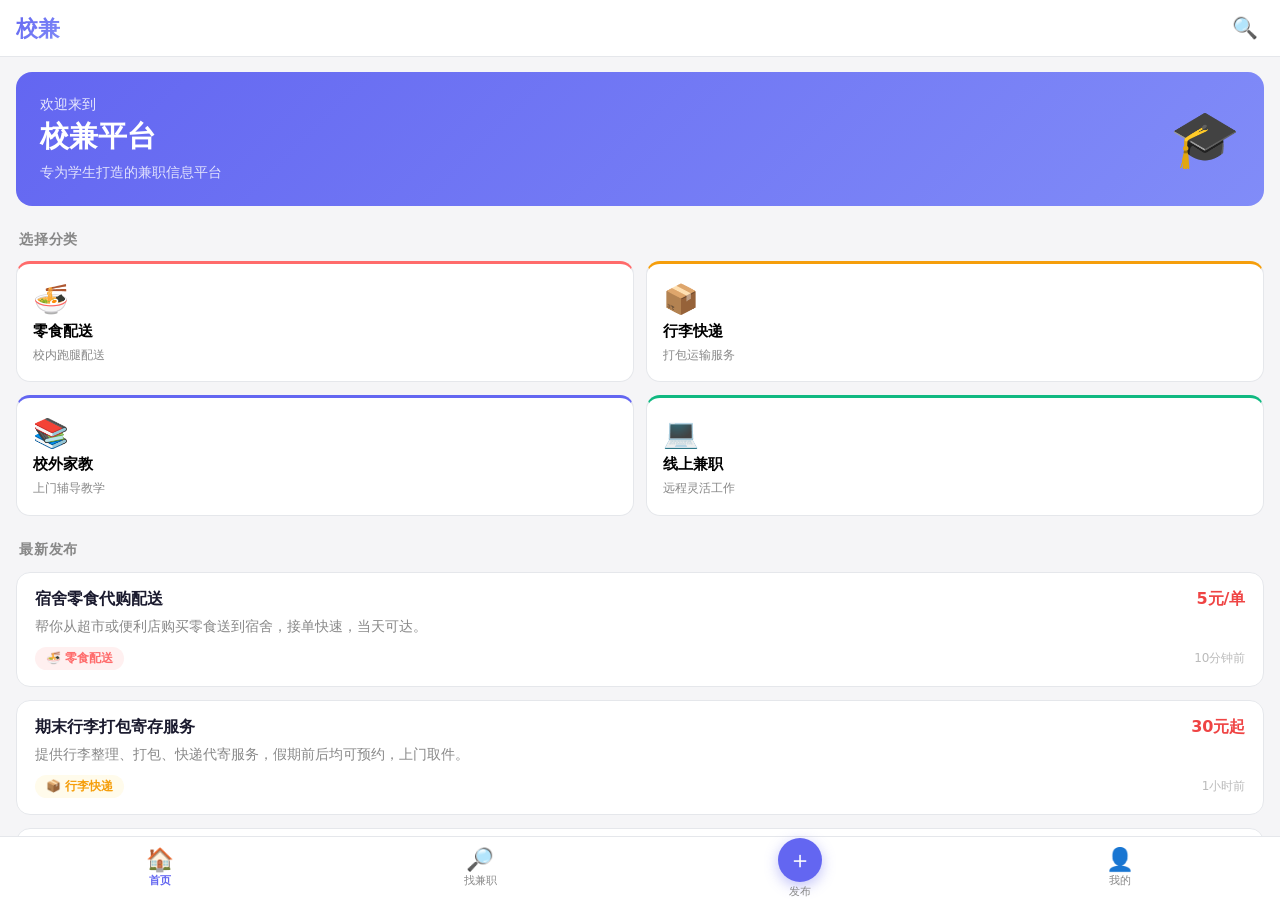
==== app.html @ 1963ec0f "feat: 学生兼职平台 Web App 包含零食配送、行李快递、校外家教、线上兼职四大板块。 支持浏览/筛选/搜索/发布兼职，数据本地持久化。  https://claude.ai/code/ses" ====
<!DOCTYPE html>
<html lang="zh">
<head>
  <meta charset="UTF-8" />
  <meta name="viewport" content="width=device-width, initial-scale=1.0, maximum-scale=1.0" />
  <title>校兼 - 学生兼职平台</title>
  <link rel="stylesheet" href="app.css" />
</head>
<body>

  <!-- 顶部栏 -->
  <header class="topbar" id="topbar">
    <div class="topbar-inner">
      <span class="topbar-logo">校兼</span>
      <div class="topbar-actions">
        <button class="icon-btn" id="searchBtn">🔍</button>
      </div>
    </div>
    <!-- 搜索栏（默认隐藏） -->
    <div class="search-bar hidden" id="searchBar">
      <input type="text" placeholder="搜索兼职..." id="searchInput" />
      <button id="searchClose">取消</button>
    </div>
  </header>

  <!-- 主内容区 -->
  <main class="main" id="main">

    <!-- 首页 -->
    <section class="page active" id="page-home">
      <div class="hero-banner">
        <div class="hero-text">
          <p class="hero-sub">欢迎来到</p>
          <h1 class="hero-title">校兼平台</h1>
          <p class="hero-desc">专为学生打造的兼职信息平台</p>
        </div>
        <div class="hero-img">🎓</div>
      </div>

      <div class="section-label">选择分类</div>
      <div class="categories">
        <button class="cat-card" data-cat="delivery">
          <span class="cat-icon">🍜</span>
          <span class="cat-name">零食配送</span>
          <span class="cat-desc">校内跑腿配送</span>
        </button>
        <button class="cat-card" data-cat="luggage">
          <span class="cat-icon">📦</span>
          <span class="cat-name">行李快递</span>
          <span class="cat-desc">打包运输服务</span>
        </button>
        <button class="cat-card" data-cat="tutor">
          <span class="cat-icon">📚</span>
          <span class="cat-name">校外家教</span>
          <span class="cat-desc">上门辅导教学</span>
        </button>
        <button class="cat-card" data-cat="online">
          <span class="cat-icon">💻</span>
          <span class="cat-name">线上兼职</span>
          <span class="cat-desc">远程灵活工作</span>
        </button>
      </div>

      <div class="section-label">最新发布</div>
      <div class="card-list" id="homeLatest"></div>
    </section>

    <!-- 浏览页 -->
    <section class="page" id="page-browse">
      <div class="filter-bar">
        <button class="filter-btn active" data-filter="all">全部</button>
        <button class="filter-btn" data-filter="delivery">🍜 零食配送</button>
        <button class="filter-btn" data-filter="luggage">📦 行李快递</button>
        <button class="filter-btn" data-filter="tutor">📚 家教</button>
        <button class="filter-btn" data-filter="online">💻 线上</button>
      </div>
      <div class="card-list" id="browseList"></div>
    </section>

    <!-- 发布页 -->
    <section class="page" id="page-post">
      <div class="form-container">
        <h2 class="form-title">发布兼职</h2>
        <form id="postForm">
          <div class="form-group">
            <label>分类</label>
            <div class="radio-group">
              <label class="radio-card"><input type="radio" name="cat" value="delivery" required /><span>🍜 零食配送</span></label>
              <label class="radio-card"><input type="radio" name="cat" value="luggage" /><span>📦 行李快递</span></label>
              <label class="radio-card"><input type="radio" name="cat" value="tutor" /><span>📚 家教</span></label>
              <label class="radio-card"><input type="radio" name="cat" value="online" /><span>💻 线上兼职</span></label>
            </div>
          </div>
          <div class="form-group">
            <label>标题</label>
            <input type="text" id="postTitle" placeholder="简短描述你的需求/服务" maxlength="30" required />
          </div>
          <div class="form-group">
            <label>薪资/报酬</label>
            <input type="text" id="postPay" placeholder="例如：20元/小时、面议" required />
          </div>
          <div class="form-group">
            <label>详情描述</label>
            <textarea id="postDesc" placeholder="详细说明工作内容、时间要求、地点等..." rows="4" required></textarea>
          </div>
          <div class="form-group">
            <label>联系方式</label>
            <input type="text" id="postContact" placeholder="微信号 / 手机号" required />
          </div>
          <button type="submit" class="btn-submit">立即发布</button>
        </form>
      </div>
    </section>

    <!-- 我的页 -->
    <section class="page" id="page-mine">
      <div class="mine-header">
        <div class="avatar">😊</div>
        <div class="mine-info">
          <p class="mine-name">同学</p>
          <p class="mine-sub">欢迎使用校兼平台</p>
        </div>
      </div>
      <div class="mine-section-label">我发布的</div>
      <div class="card-list" id="myList">
        <p class="empty-tip">你还没有发布过兼职</p>
      </div>
      <div class="mine-tips">
        <div class="tip-card">
          <span>📌</span>
          <p>发布信息前请确认内容真实有效</p>
        </div>
        <div class="tip-card">
          <span>🔒</span>
          <p>注意保护个人隐私，谨慎填写联系方式</p>
        </div>
        <div class="tip-card">
          <span>⚠️</span>
          <p>遇到纠纷请通过正规渠道处理</p>
        </div>
      </div>
    </section>

  </main>

  <!-- 底部导航 -->
  <nav class="tabbar">
    <button class="tab active" data-page="home">
      <span class="tab-icon">🏠</span>
      <span class="tab-label">首页</span>
    </button>
    <button class="tab" data-page="browse">
      <span class="tab-icon">🔎</span>
      <span class="tab-label">找兼职</span>
    </button>
    <button class="tab tab-post" data-page="post">
      <span class="tab-icon">＋</span>
      <span class="tab-label">发布</span>
    </button>
    <button class="tab" data-page="mine">
      <span class="tab-icon">👤</span>
      <span class="tab-label">我的</span>
    </button>
  </nav>

  <!-- 详情弹窗 -->
  <div class="modal-overlay hidden" id="modalOverlay">
    <div class="modal" id="modal">
      <button class="modal-close" id="modalClose">✕</button>
      <div class="modal-content" id="modalContent"></div>
    </div>
  </div>

  <!-- 成功提示 -->
  <div class="toast hidden" id="toast"></div>

  <script src="app.js"></script>
</body>
</html>
---- app.css ----
* { margin: 0; padding: 0; box-sizing: border-box; -webkit-tap-highlight-color: transparent; }

:root {
  --primary: #6366f1;
  --primary-light: #818cf8;
  --primary-bg: #eef2ff;
  --green: #10b981;
  --amber: #f59e0b;
  --red: #ef4444;
  --bg: #f5f5f7;
  --surface: #ffffff;
  --text: #1a1a2e;
  --muted: #888;
  --border: #e5e7eb;
  --cat-delivery: #ff6b6b;
  --cat-luggage: #f59e0b;
  --cat-tutor: #6366f1;
  --cat-online: #10b981;
  --tabbar-h: 64px;
  --topbar-h: 56px;
}

html, body { height: 100%; background: var(--bg); font-family: -apple-system, 'PingFang SC', 'Hiragino Sans GB', system-ui, sans-serif; color: var(--text); overflow: hidden; }

/* TOPBAR */
.topbar { position: fixed; top: 0; left: 0; right: 0; z-index: 50; background: var(--surface); border-bottom: 1px solid var(--border); }
.topbar-inner { display: flex; align-items: center; justify-content: space-between; padding: 0 1rem; height: var(--topbar-h); }
.topbar-logo { font-size: 1.4rem; font-weight: 800; background: linear-gradient(135deg, var(--primary), var(--primary-light)); -webkit-background-clip: text; -webkit-text-fill-color: transparent; background-clip: text; }
.icon-btn { background: none; border: none; font-size: 1.3rem; cursor: pointer; padding: 0.4rem; border-radius: 8px; }
.icon-btn:hover { background: var(--bg); }
.search-bar { display: flex; align-items: center; gap: 0.5rem; padding: 0 1rem 0.8rem; }
.search-bar input { flex: 1; padding: 0.6rem 1rem; border: 1.5px solid var(--border); border-radius: 20px; font-size: 0.95rem; outline: none; background: var(--bg); }
.search-bar input:focus { border-color: var(--primary); }
.search-bar button { background: none; border: none; color: var(--primary); font-size: 0.95rem; cursor: pointer; white-space: nowrap; }

/* MAIN */
.main { position: fixed; top: var(--topbar-h); bottom: var(--tabbar-h); left: 0; right: 0; overflow-y: auto; -webkit-overflow-scrolling: touch; }

/* PAGES */
.page { display: none; padding: 1rem 1rem 2rem; animation: fadeIn 0.2s ease; }
.page.active { display: block; }
@keyframes fadeIn { from { opacity: 0; transform: translateY(6px); } to { opacity: 1; transform: translateY(0); } }

/* HERO BANNER */
.hero-banner { background: linear-gradient(135deg, var(--primary) 0%, #818cf8 100%); border-radius: 16px; padding: 1.5rem; display: flex; align-items: center; justify-content: space-between; margin-bottom: 1.5rem; color: #fff; }
.hero-sub { font-size: 0.85rem; opacity: 0.85; margin-bottom: 0.2rem; }
.hero-title { font-size: 1.8rem; font-weight: 800; margin-bottom: 0.4rem; }
.hero-desc { font-size: 0.85rem; opacity: 0.8; }
.hero-img { font-size: 3.5rem; }

/* SECTION LABEL */
.section-label { font-size: 0.9rem; font-weight: 700; color: var(--muted); margin-bottom: 0.8rem; padding-left: 0.2rem; text-transform: uppercase; letter-spacing: 0.05em; }

/* CATEGORIES */
.categories { display: grid; grid-template-columns: 1fr 1fr; gap: 0.8rem; margin-bottom: 1.5rem; }
.cat-card { background: var(--surface); border: 1.5px solid var(--border); border-radius: 14px; padding: 1.1rem 1rem; display: flex; flex-direction: column; align-items: flex-start; gap: 0.3rem; cursor: pointer; transition: all 0.18s; text-align: left; }
.cat-card:hover, .cat-card:active { transform: translateY(-2px); box-shadow: 0 4px 16px rgba(0,0,0,0.08); }
.cat-card[data-cat="delivery"] { border-top: 3px solid var(--cat-delivery); }
.cat-card[data-cat="luggage"] { border-top: 3px solid var(--cat-luggage); }
.cat-card[data-cat="tutor"] { border-top: 3px solid var(--cat-tutor); }
.cat-card[data-cat="online"] { border-top: 3px solid var(--cat-online); }
.cat-icon { font-size: 1.8rem; }
.cat-name { font-weight: 700; font-size: 0.95rem; }
.cat-desc { font-size: 0.78rem; color: var(--muted); }

/* JOB CARDS */
.card-list { display: flex; flex-direction: column; gap: 0.8rem; }
.job-card { background: var(--surface); border-radius: 14px; padding: 1rem 1.1rem; border: 1px solid var(--border); cursor: pointer; transition: all 0.18s; }
.job-card:hover, .job-card:active { box-shadow: 0 4px 16px rgba(0,0,0,0.08); transform: translateY(-1px); }
.job-card-top { display: flex; align-items: flex-start; justify-content: space-between; margin-bottom: 0.5rem; }
.job-title { font-weight: 700; font-size: 1rem; flex: 1; }
.job-pay { font-weight: 800; color: var(--red); font-size: 1rem; white-space: nowrap; margin-left: 0.5rem; }
.job-desc { font-size: 0.85rem; color: var(--muted); margin-bottom: 0.7rem; display: -webkit-box; -webkit-line-clamp: 2; -webkit-box-orient: vertical; overflow: hidden; }
.job-footer { display: flex; align-items: center; justify-content: space-between; }
.job-tag { display: inline-flex; align-items: center; gap: 0.3rem; padding: 0.2rem 0.7rem; border-radius: 20px; font-size: 0.75rem; font-weight: 600; }
.tag-delivery { background: #fff0f0; color: var(--cat-delivery); }
.tag-luggage { background: #fffbeb; color: var(--cat-luggage); }
.tag-tutor { background: var(--primary-bg); color: var(--primary); }
.tag-online { background: #ecfdf5; color: var(--cat-online); }
.job-time { font-size: 0.75rem; color: #bbb; }
.empty-tip { text-align: center; color: var(--muted); padding: 3rem 0; font-size: 0.95rem; }

/* FILTER BAR */
.filter-bar { display: flex; gap: 0.5rem; overflow-x: auto; padding-bottom: 1rem; scrollbar-width: none; -ms-overflow-style: none; }
.filter-bar::-webkit-scrollbar { display: none; }
.filter-btn { white-space: nowrap; padding: 0.45rem 1rem; border-radius: 20px; border: 1.5px solid var(--border); background: var(--surface); font-size: 0.85rem; cursor: pointer; transition: all 0.15s; font-weight: 500; }
.filter-btn.active { background: var(--primary); color: #fff; border-color: var(--primary); }

/* FORM */
.form-container { max-width: 480px; margin: 0 auto; }
.form-title { font-size: 1.3rem; font-weight: 800; margin-bottom: 1.5rem; }
.form-group { margin-bottom: 1.2rem; }
.form-group label { display: block; font-size: 0.88rem; font-weight: 600; margin-bottom: 0.5rem; color: #444; }
.form-group input, .form-group textarea { width: 100%; padding: 0.75rem 1rem; border: 1.5px solid var(--border); border-radius: 10px; font-size: 0.95rem; outline: none; background: var(--bg); font-family: inherit; color: var(--text); transition: border-color 0.15s; resize: vertical; }
.form-group input:focus, .form-group textarea:focus { border-color: var(--primary); background: #fff; }
.radio-group { display: grid; grid-template-columns: 1fr 1fr; gap: 0.6rem; }
.radio-card { display: flex; align-items: center; gap: 0.5rem; padding: 0.7rem 0.9rem; border: 1.5px solid var(--border); border-radius: 10px; cursor: pointer; transition: all 0.15s; background: var(--bg); font-size: 0.88rem; font-weight: 500; }
.radio-card input { accent-color: var(--primary); }
.radio-card:has(input:checked) { border-color: var(--primary); background: var(--primary-bg); color: var(--primary); }
.btn-submit { width: 100%; padding: 0.9rem; background: var(--primary); color: #fff; border: none; border-radius: 12px; font-size: 1rem; font-weight: 700; cursor: pointer; transition: all 0.15s; margin-top: 0.5rem; }
.btn-submit:hover { background: var(--primary-light); }
.btn-submit:active { transform: scale(0.98); }

/* MINE */
.mine-header { display: flex; align-items: center; gap: 1rem; background: var(--surface); border-radius: 14px; padding: 1.2rem; margin-bottom: 1.2rem; border: 1px solid var(--border); }
.avatar { font-size: 3rem; line-height: 1; }
.mine-name { font-weight: 700; font-size: 1.1rem; }
.mine-sub { font-size: 0.82rem; color: var(--muted); margin-top: 0.2rem; }
.mine-section-label { font-size: 0.9rem; font-weight: 700; color: var(--muted); margin-bottom: 0.8rem; }
.mine-tips { margin-top: 1.5rem; display: flex; flex-direction: column; gap: 0.6rem; }
.tip-card { display: flex; align-items: center; gap: 0.8rem; background: var(--surface); border-radius: 10px; padding: 0.85rem 1rem; border: 1px solid var(--border); }
.tip-card span { font-size: 1.2rem; }
.tip-card p { font-size: 0.85rem; color: var(--muted); }

/* TABBAR */
.tabbar { position: fixed; bottom: 0; left: 0; right: 0; height: var(--tabbar-h); background: var(--surface); border-top: 1px solid var(--border); display: grid; grid-template-columns: repeat(4, 1fr); z-index: 50; }
.tab { display: flex; flex-direction: column; align-items: center; justify-content: center; gap: 0.1rem; border: none; background: none; cursor: pointer; transition: all 0.15s; }
.tab-icon { font-size: 1.4rem; line-height: 1; }
.tab-label { font-size: 0.7rem; color: var(--muted); }
.tab.active .tab-label { color: var(--primary); font-weight: 600; }
.tab-post .tab-icon { background: var(--primary); color: #fff; width: 44px; height: 44px; border-radius: 50%; display: flex; align-items: center; justify-content: center; font-size: 1.5rem; font-weight: 300; box-shadow: 0 4px 14px rgba(99,102,241,0.4); }
.tab.active.tab-post .tab-icon { background: var(--primary-light); }

/* MODAL */
.modal-overlay { position: fixed; inset: 0; background: rgba(0,0,0,0.5); z-index: 100; display: flex; align-items: flex-end; }
.modal-overlay.hidden { display: none; }
.modal { background: var(--surface); border-radius: 20px 20px 0 0; width: 100%; max-height: 80vh; overflow-y: auto; padding: 1.5rem; position: relative; animation: slideUp 0.25s ease; }
@keyframes slideUp { from { transform: translateY(100%); } to { transform: translateY(0); } }
.modal-close { position: absolute; top: 1rem; right: 1rem; background: var(--bg); border: none; width: 30px; height: 30px; border-radius: 50%; font-size: 0.9rem; cursor: pointer; display: flex; align-items: center; justify-content: center; }
.modal-cat-tag { display: inline-flex; align-items: center; gap: 0.3rem; padding: 0.25rem 0.8rem; border-radius: 20px; font-size: 0.8rem; font-weight: 600; margin-bottom: 0.8rem; }
.modal-title { font-size: 1.3rem; font-weight: 800; margin-bottom: 0.5rem; }
.modal-pay { font-size: 1.4rem; font-weight: 800; color: var(--red); margin-bottom: 1rem; }
.modal-desc-label { font-size: 0.82rem; color: var(--muted); font-weight: 600; margin-bottom: 0.4rem; }
.modal-desc { font-size: 0.95rem; line-height: 1.7; margin-bottom: 1.2rem; color: #333; }
.modal-contact-box { background: var(--primary-bg); border-radius: 12px; padding: 1rem; display: flex; align-items: center; gap: 0.8rem; }
.modal-contact-box span { font-size: 1.3rem; }
.modal-contact-info p:first-child { font-size: 0.8rem; color: var(--primary); font-weight: 600; }
.modal-contact-info p:last-child { font-size: 1rem; font-weight: 700; }

/* TOAST */
.toast { position: fixed; bottom: calc(var(--tabbar-h) + 1rem); left: 50%; transform: translateX(-50%); background: rgba(30,30,30,0.9); color: #fff; padding: 0.65rem 1.4rem; border-radius: 20px; font-size: 0.9rem; z-index: 200; white-space: nowrap; animation: fadeIn 0.2s ease; }
.toast.hidden { display: none; }

.hidden { display: none !important; }
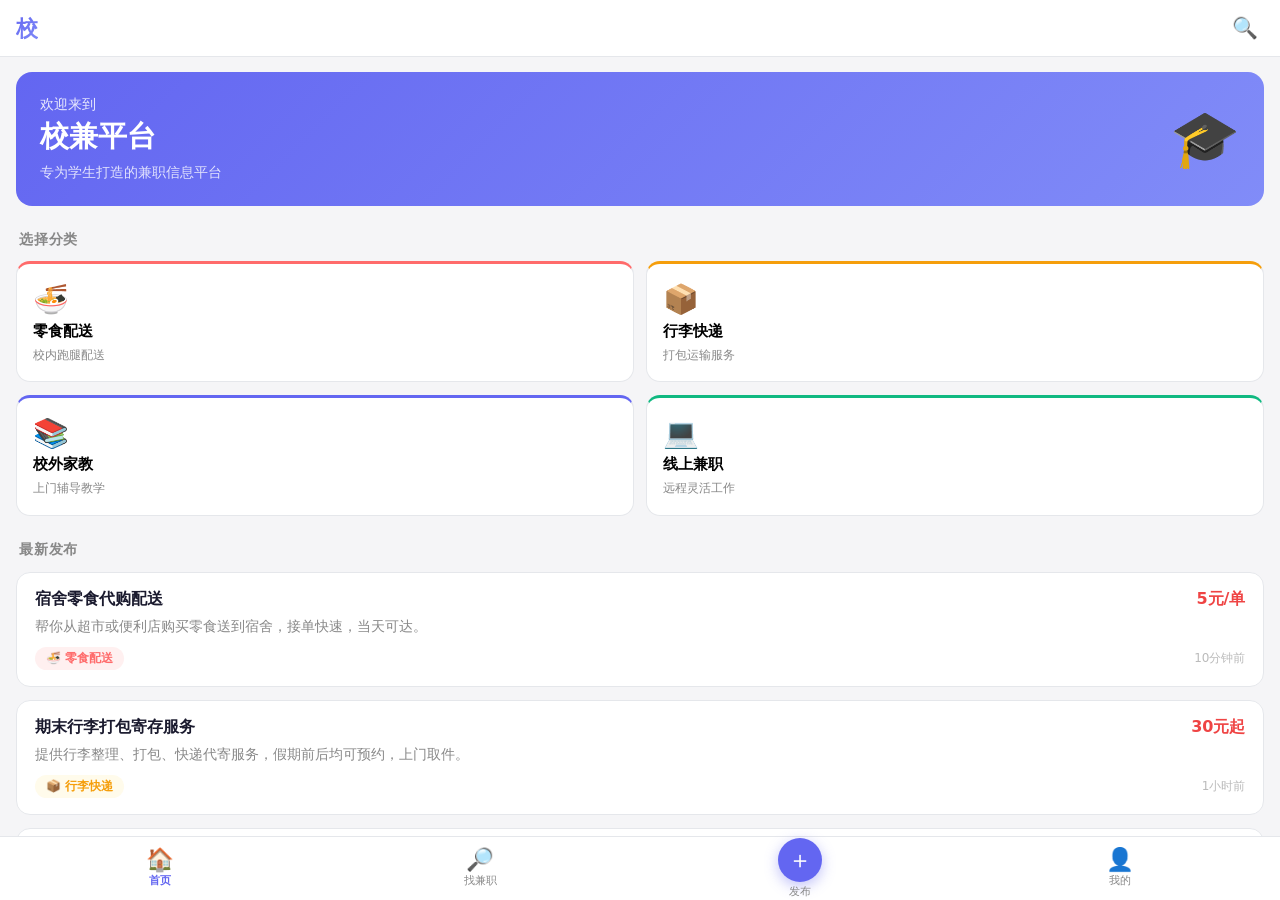
==== commit aec74141: "修改了首页" ====
--- a/app.html
+++ b/app.html
@@ -11,7 +11,7 @@
   <!-- 顶部栏 -->
   <header class="topbar" id="topbar">
     <div class="topbar-inner">
-      <span class="topbar-logo">校兼</span>
+      <span class="topbar-logo">校</span>
       <div class="topbar-actions">
         <button class="icon-btn" id="searchBtn">🔍</button>
       </div>
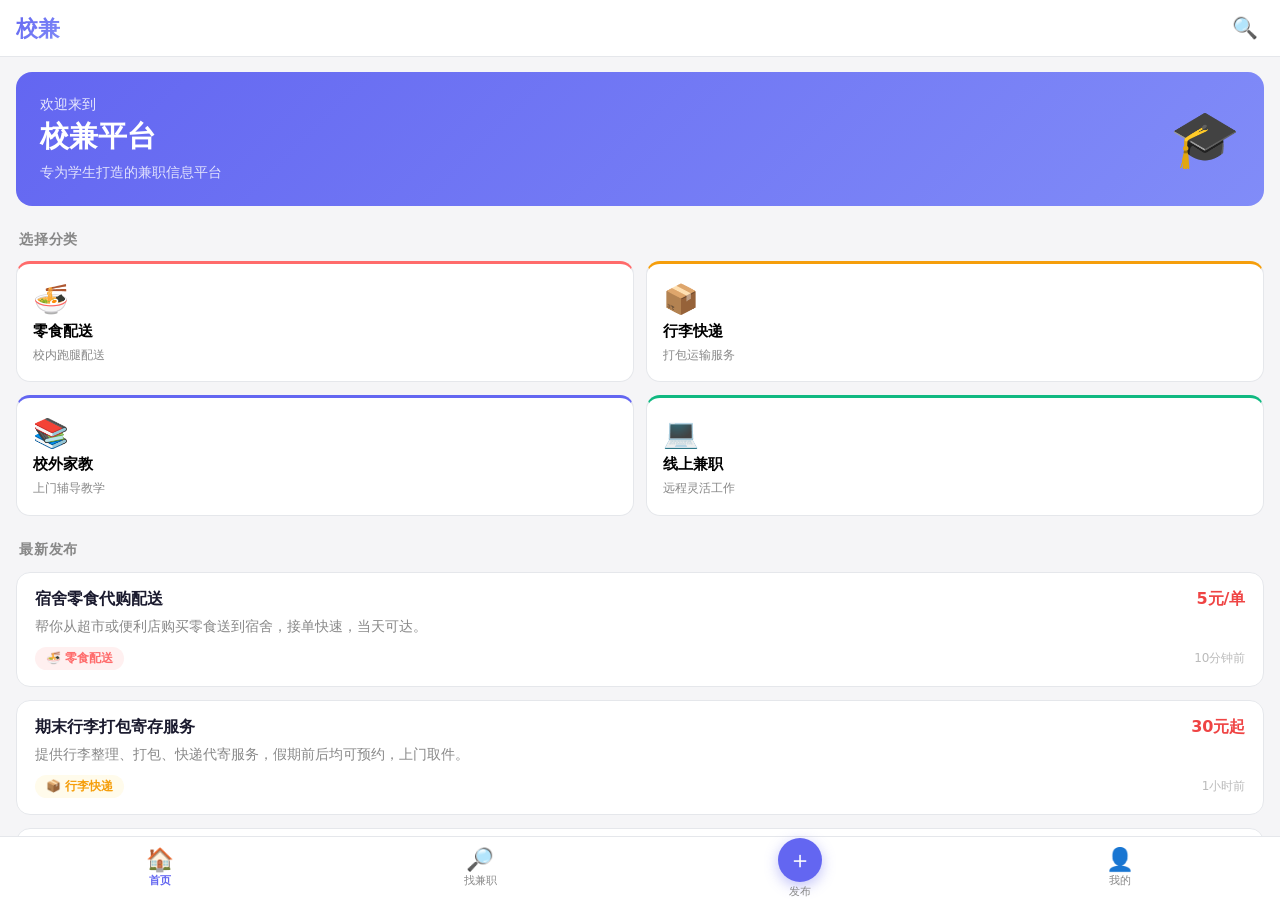
==== commit c7062fd8: "修改首页校园兼职文案 Co-Authored-By: Claude Sonnet 4.6 <noreply@anthropic.com>" ====
--- a/app.html
+++ b/app.html
@@ -11,7 +11,7 @@
   <!-- 顶部栏 -->
   <header class="topbar" id="topbar">
     <div class="topbar-inner">
-      <span class="topbar-logo">校</span>
+      <span class="topbar-logo">校兼</span>
       <div class="topbar-actions">
         <button class="icon-btn" id="searchBtn">🔍</button>
       </div>
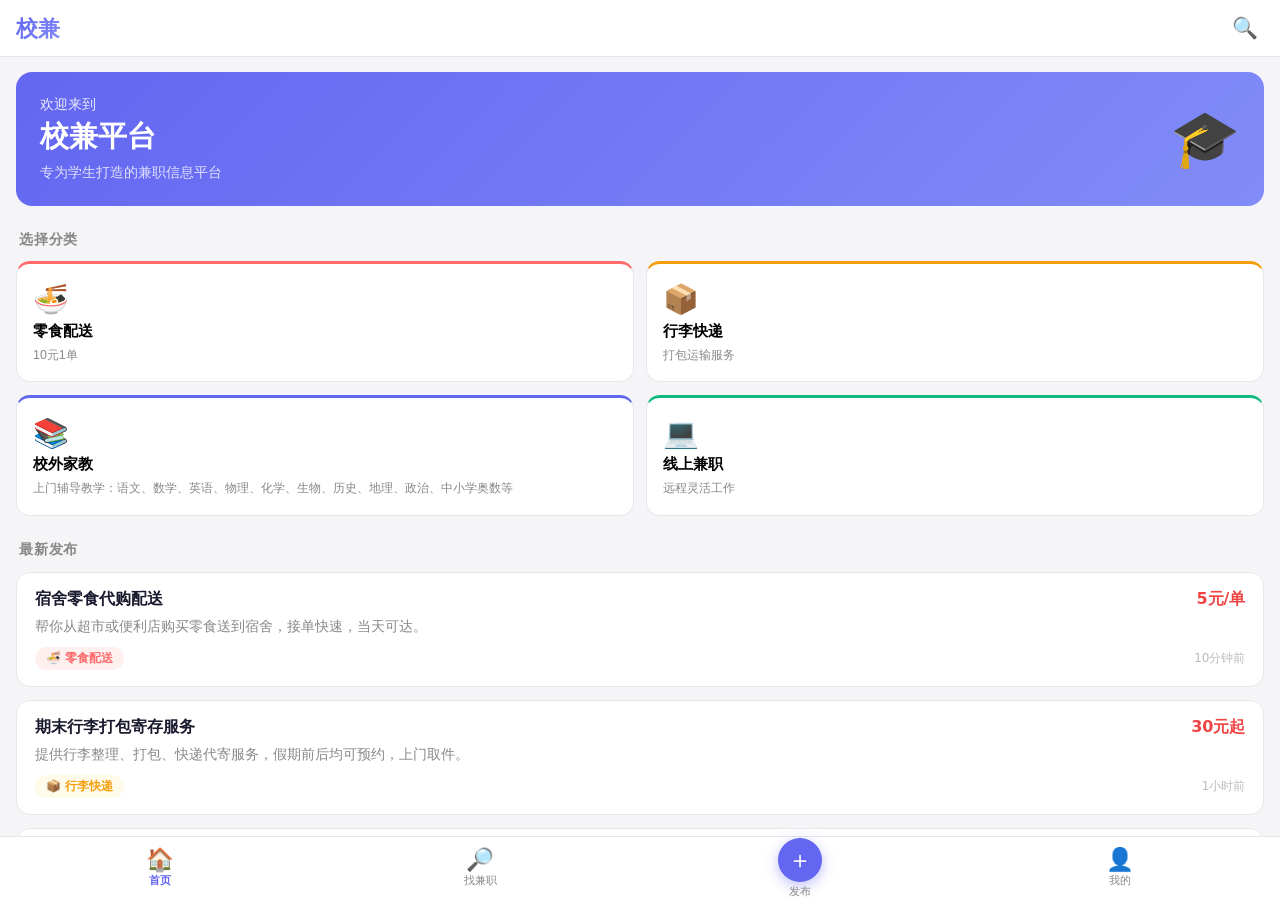
==== commit 1a5ab472: "修改了零食配送单价和科目" ====
--- a/app.html
+++ b/app.html
@@ -42,7 +42,7 @@
         <button class="cat-card" data-cat="delivery">
           <span class="cat-icon">🍜</span>
           <span class="cat-name">零食配送</span>
-          <span class="cat-desc">校内跑腿配送</span>
+          <span class="cat-desc">10元1单</span>
         </button>
         <button class="cat-card" data-cat="luggage">
           <span class="cat-icon">📦</span>
@@ -52,7 +52,7 @@
         <button class="cat-card" data-cat="tutor">
           <span class="cat-icon">📚</span>
           <span class="cat-name">校外家教</span>
-          <span class="cat-desc">上门辅导教学</span>
+          <span class="cat-desc">上门辅导教学：语文、数学、英语、物理、化学、生物、历史、地理、政治、中小学奥数等</span>
         </button>
         <button class="cat-card" data-cat="online">
           <span class="cat-icon">💻</span>
